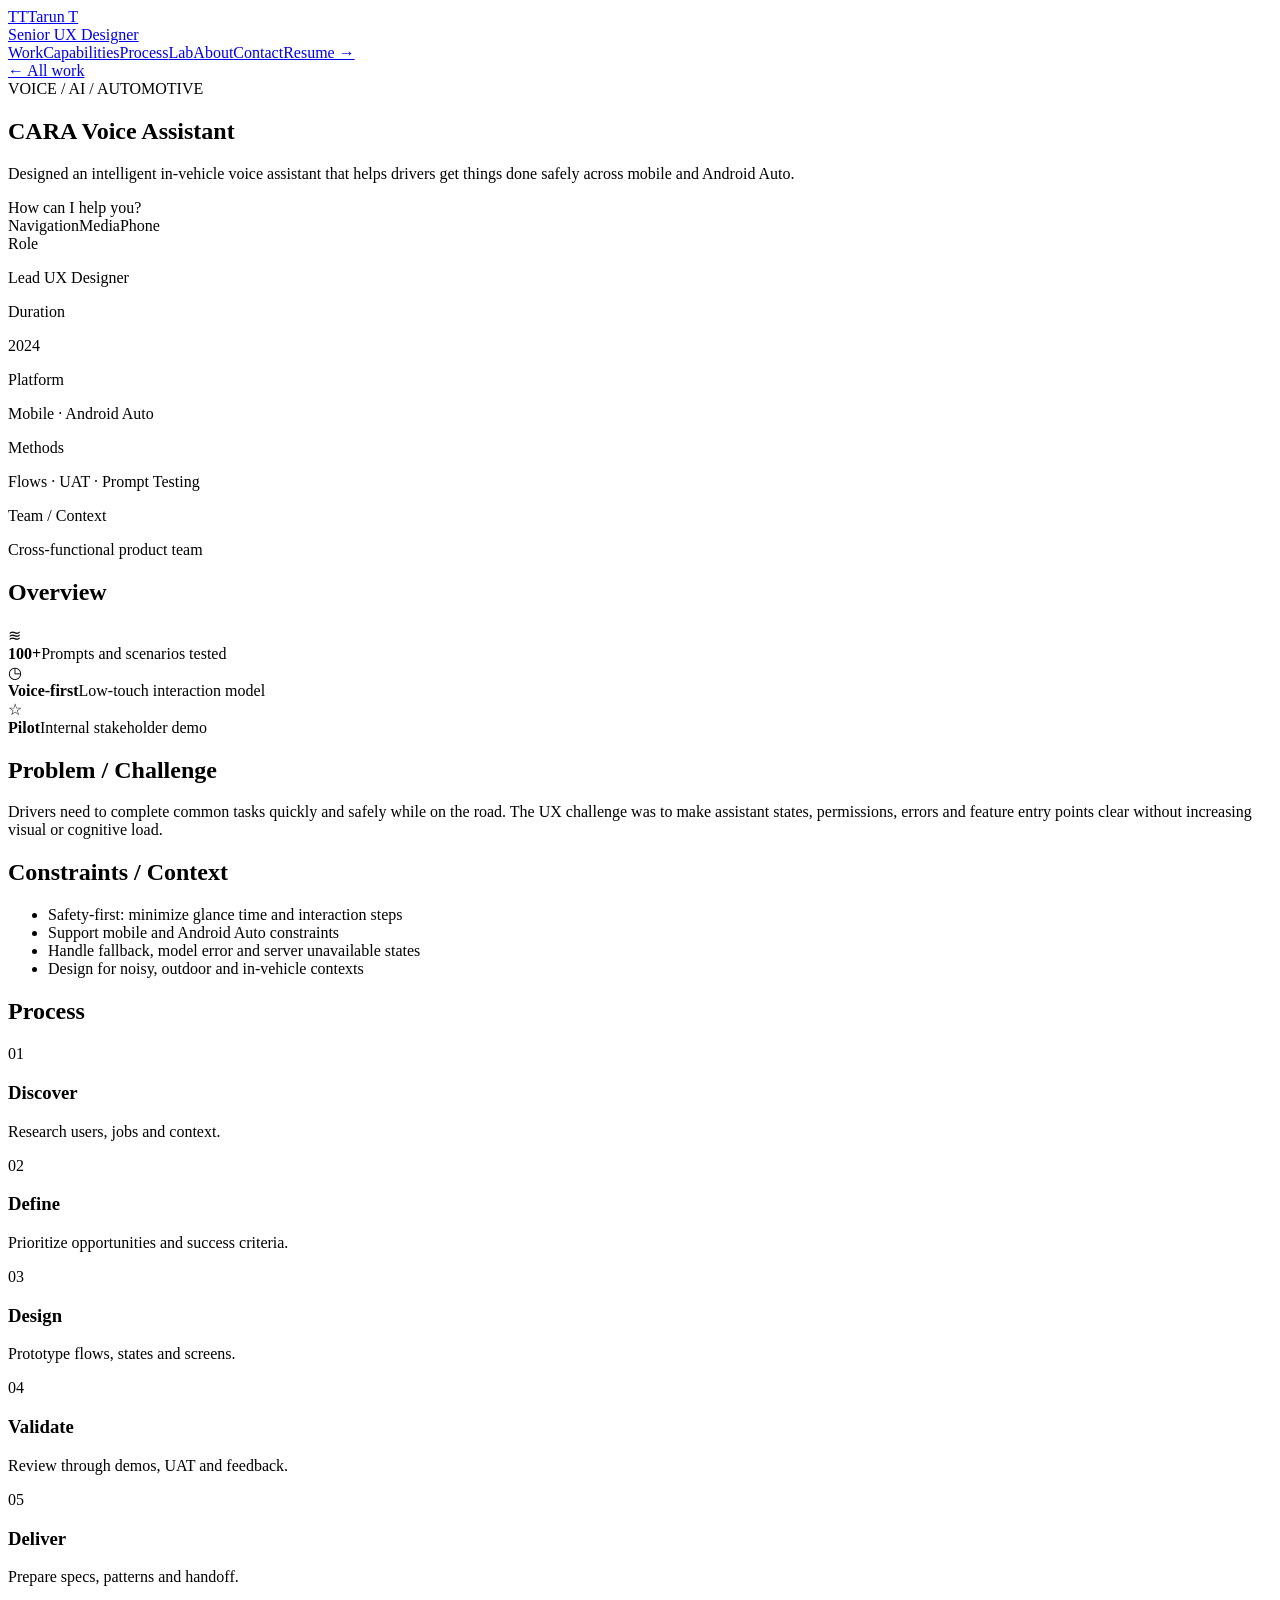
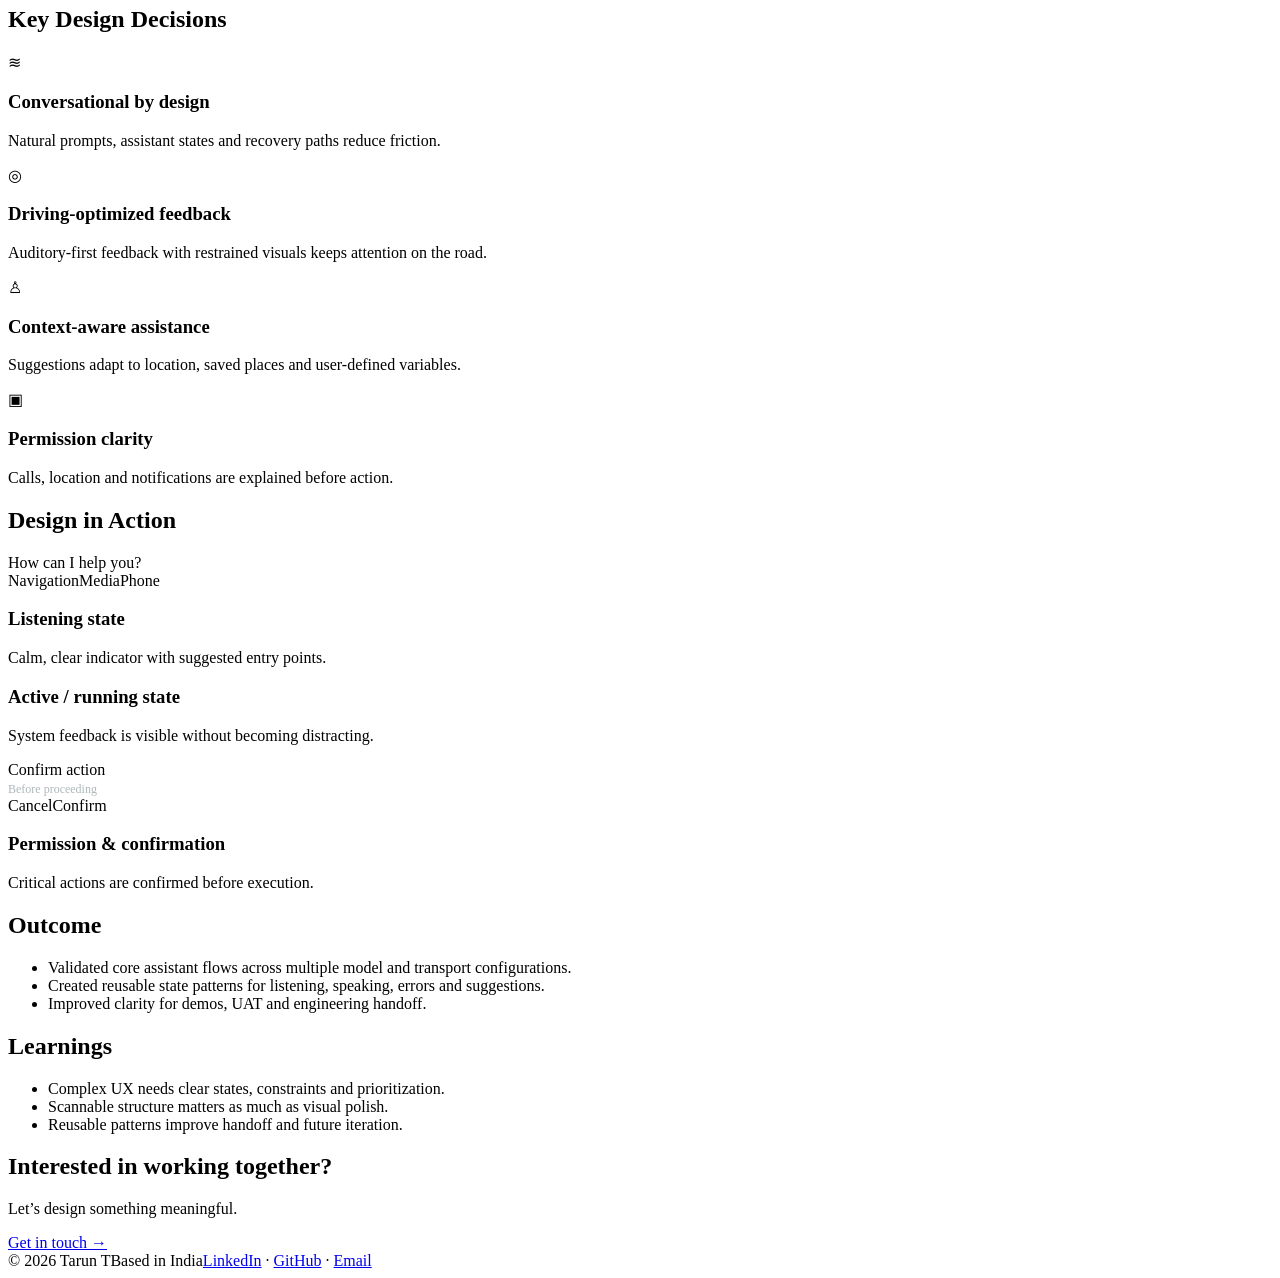
==== case-cara.html @ 8a5ffa69 "Add files via upload" ====
<!doctype html><html lang="en"><head><meta charset="utf-8"><meta name="viewport" content="width=device-width,initial-scale=1"><title>CARA Voice Assistant — Tarun T</title><link rel="preconnect" href="https://fonts.googleapis.com"><link rel="preconnect" href="https://fonts.gstatic.com" crossorigin><link href="https://fonts.googleapis.com/css2?family=IBM+Plex+Mono:wght@400;500;600&family=IBM+Plex+Sans:wght@400;500;600;700&display=swap" rel="stylesheet"><link rel="stylesheet" href="assets/styles.css"></head><body><header class="site-header"><div class="header-inner"><a class="brand" href="index.html"><span class="brand-mark">TT</span><span class="brand-copy">Tarun T<br>Senior UX Designer</span></a><nav class="nav"><a href="index.html#work">Work</a><a href="index.html#capabilities">Capabilities</a><a href="index.html#process">Process</a><a href="index.html#lab">Lab</a><a href="index.html#about">About</a><a href="index.html#contact">Contact</a><a class="resume-btn" href="resume.pdf">Resume →</a></nav></div></header><main class="case-main"><section class="case-hero"><div class="wrap"><a class="back-link" href="index.html#work">← All work</a><div class="case-hero-grid"><div><div class="eyebrow">VOICE / AI / AUTOMOTIVE</div><h1>CARA Voice Assistant</h1><p class="case-summary">Designed an intelligent in-vehicle voice assistant that helps drivers get things done safely across mobile and Android Auto.</p></div><div class="case-cover voice-ui"><div class="voice-q">How can I help you?</div><div class="voice-ring"></div><div class="wave"></div><div class="voice-chips"><span>Navigation</span><span>Media</span><span>Phone</span></div></div></div><div class="case-meta"><div class="meta-item"><span class="meta-label">Role</span><p>Lead UX Designer</p></div><div class="meta-item"><span class="meta-label">Duration</span><p>2024</p></div><div class="meta-item"><span class="meta-label">Platform</span><p>Mobile · Android Auto</p></div><div class="meta-item"><span class="meta-label">Methods</span><p>Flows · UAT · Prompt Testing</p></div><div class="meta-item"><span class="meta-label">Team / Context</span><p>Cross-functional product team</p></div></div></div></section><section class="case-section"><div class="wrap overview"><h2 class="section-title">Overview</h2><article class="stat-card"><span class="stat-icon">≋</span><div><strong>100+</strong><span>Prompts and scenarios tested</span></div></article><article class="stat-card"><span class="stat-icon">◷</span><div><strong>Voice-first</strong><span>Low-touch interaction model</span></div></article><article class="stat-card"><span class="stat-icon">☆</span><div><strong>Pilot</strong><span>Internal stakeholder demo</span></div></article></div></section><section class="case-section"><div class="wrap case-two"><div><h2>Problem / Challenge</h2><p>Drivers need to complete common tasks quickly and safely while on the road. The UX challenge was to make assistant states, permissions, errors and feature entry points clear without increasing visual or cognitive load.</p></div><div><h2>Constraints / Context</h2><ul><li>Safety-first: minimize glance time and interaction steps</li><li>Support mobile and Android Auto constraints</li><li>Handle fallback, model error and server unavailable states</li><li>Design for noisy, outdoor and in-vehicle contexts</li></ul></div></div></section><section class="case-section"><div class="wrap"><h2>Process</h2><div class="case-process"><div class="process-step"><span class="num">01</span><h3>Discover</h3><p>Research users, jobs and context.</p></div><div class="process-step"><span class="num">02</span><h3>Define</h3><p>Prioritize opportunities and success criteria.</p></div><div class="process-step"><span class="num">03</span><h3>Design</h3><p>Prototype flows, states and screens.</p></div><div class="process-step"><span class="num">04</span><h3>Validate</h3><p>Review through demos, UAT and feedback.</p></div><div class="process-step"><span class="num">05</span><h3>Deliver</h3><p>Prepare specs, patterns and handoff.</p></div></div></div></section><section class="case-section"><div class="wrap"><h2>Key Design Decisions</h2><div class="decision-grid"><article class="decision"><span class="stat-icon">≋</span><div><h3>Conversational by design</h3><p>Natural prompts, assistant states and recovery paths reduce friction.</p></div></article><article class="decision"><span class="stat-icon">◎</span><div><h3>Driving-optimized feedback</h3><p>Auditory-first feedback with restrained visuals keeps attention on the road.</p></div></article><article class="decision"><span class="stat-icon">♙</span><div><h3>Context-aware assistance</h3><p>Suggestions adapt to location, saved places and user-defined variables.</p></div></article><article class="decision"><span class="stat-icon">▣</span><div><h3>Permission clarity</h3><p>Calls, location and notifications are explained before action.</p></div></article></div></div></section><section class="case-section"><div class="wrap"><h2>Design in Action</h2><div class="screen-grid"><article class="screen-card"><div class="screen listen voice-ui"><div class="voice-q">How can I help you?</div><div class="voice-ring"></div><div class="wave"></div><div class="voice-chips"><span>Navigation</span><span>Media</span><span>Phone</span></div></div><h3>Listening state</h3><p>Calm, clear indicator with suggested entry points.</p></article><article class="screen-card"><div class="screen speaking"><div class="wave"></div></div><h3>Active / running state</h3><p>System feedback is visible without becoming distracting.</p></article><article class="screen-card"><div class="screen prompt"><div class="prompt-card">Confirm action<br><span style="color:#aeb8bb;font-size:12px">Before proceeding</span></div><div class="prompt-actions"><span>Cancel</span><span>Confirm</span></div></div><h3>Permission & confirmation</h3><p>Critical actions are confirmed before execution.</p></article></div></div></section><section class="case-section"><div class="wrap outcome-grid"><div><h2>Outcome</h2><ul><li>Validated core assistant flows across multiple model and transport configurations.</li><li>Created reusable state patterns for listening, speaking, errors and suggestions.</li><li>Improved clarity for demos, UAT and engineering handoff.</li></ul></div><div><h2>Learnings</h2><ul><li>Complex UX needs clear states, constraints and prioritization.</li><li>Scannable structure matters as much as visual polish.</li><li>Reusable patterns improve handoff and future iteration.</li></ul></div></div></section><section class="cta"><div class="wrap"><div class="next-row"><div><h2>Interested in working together?</h2><p>Let’s design something meaningful.</p></div><a class="button" href="mailto:your.email@example.com">Get in touch →</a></div></div></section></main><footer class="footer"><div class="footer-inner wrap"><span>© 2026 Tarun T</span><span>Based in India</span><span><a href="#">LinkedIn</a> · <a href="#">GitHub</a> · <a href="mailto:your.email@example.com">Email</a></span></div></footer><script src="assets/script.js"></script></body></html>
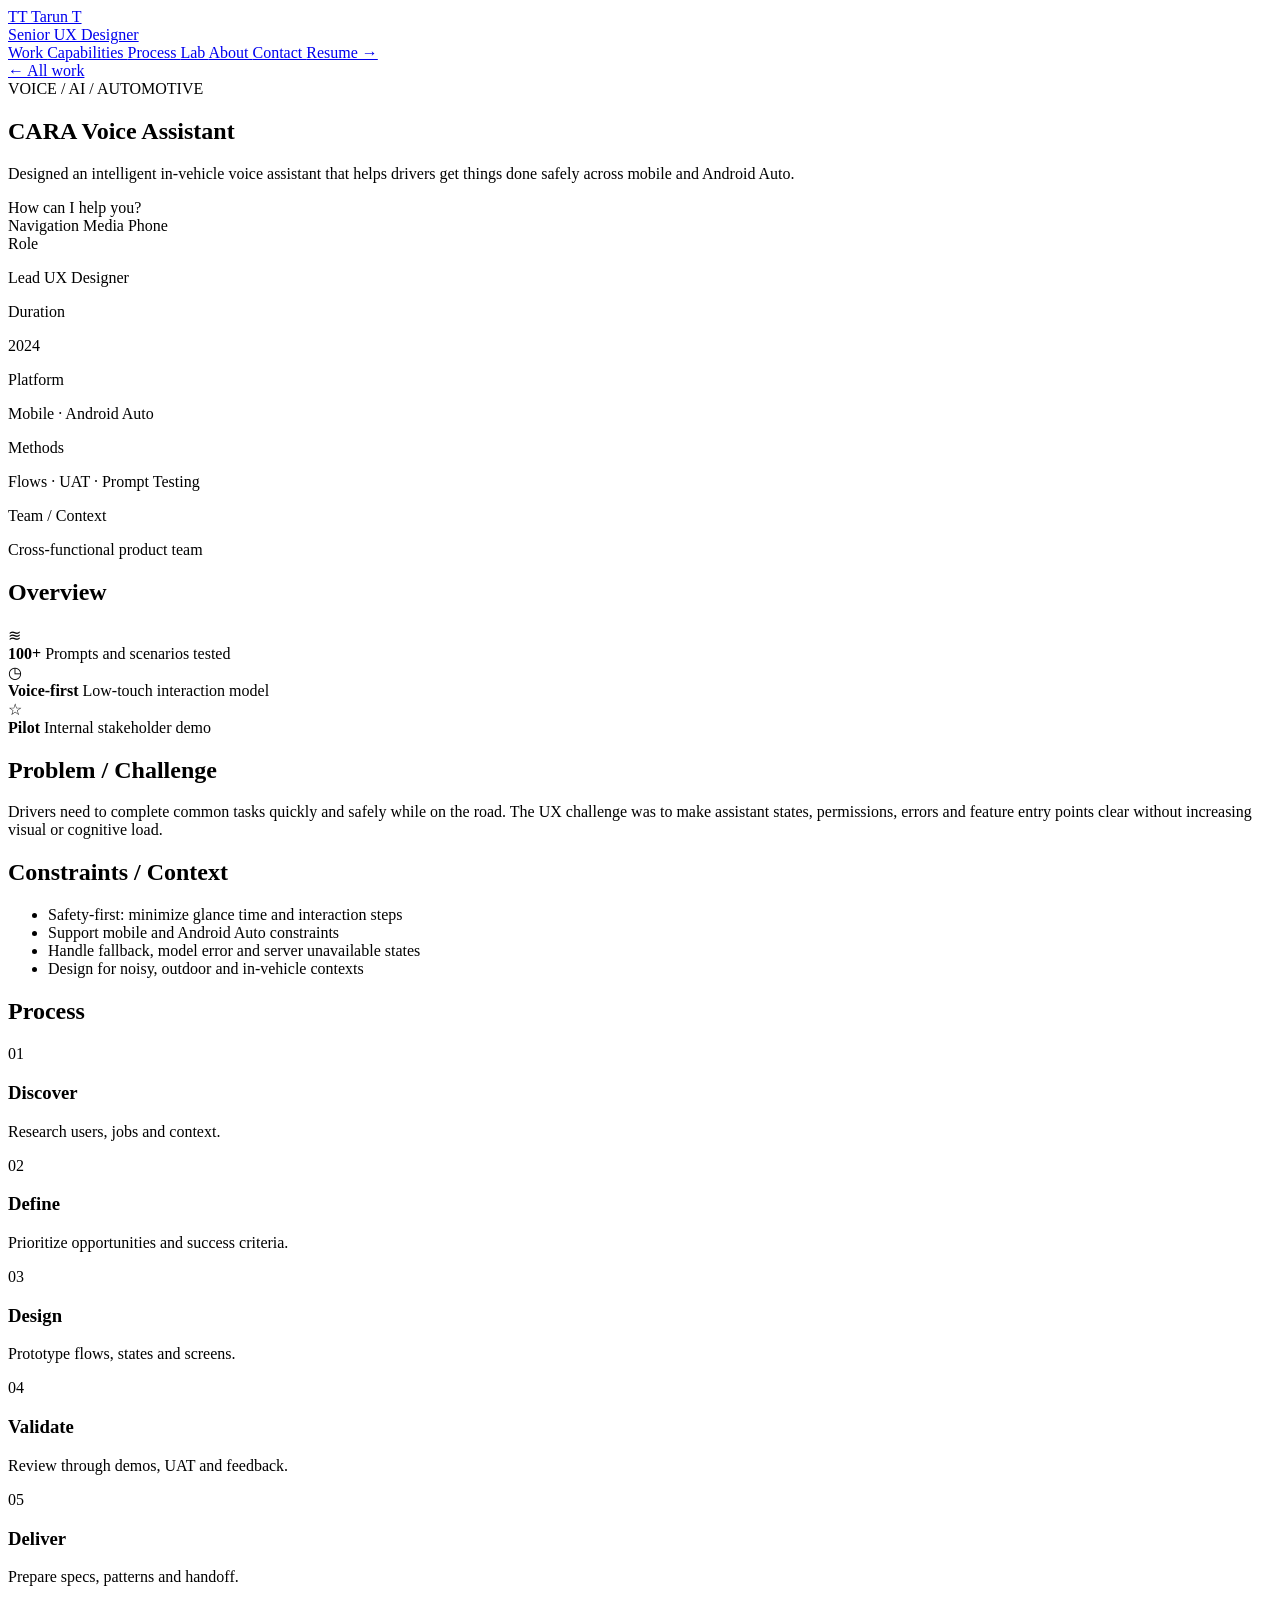
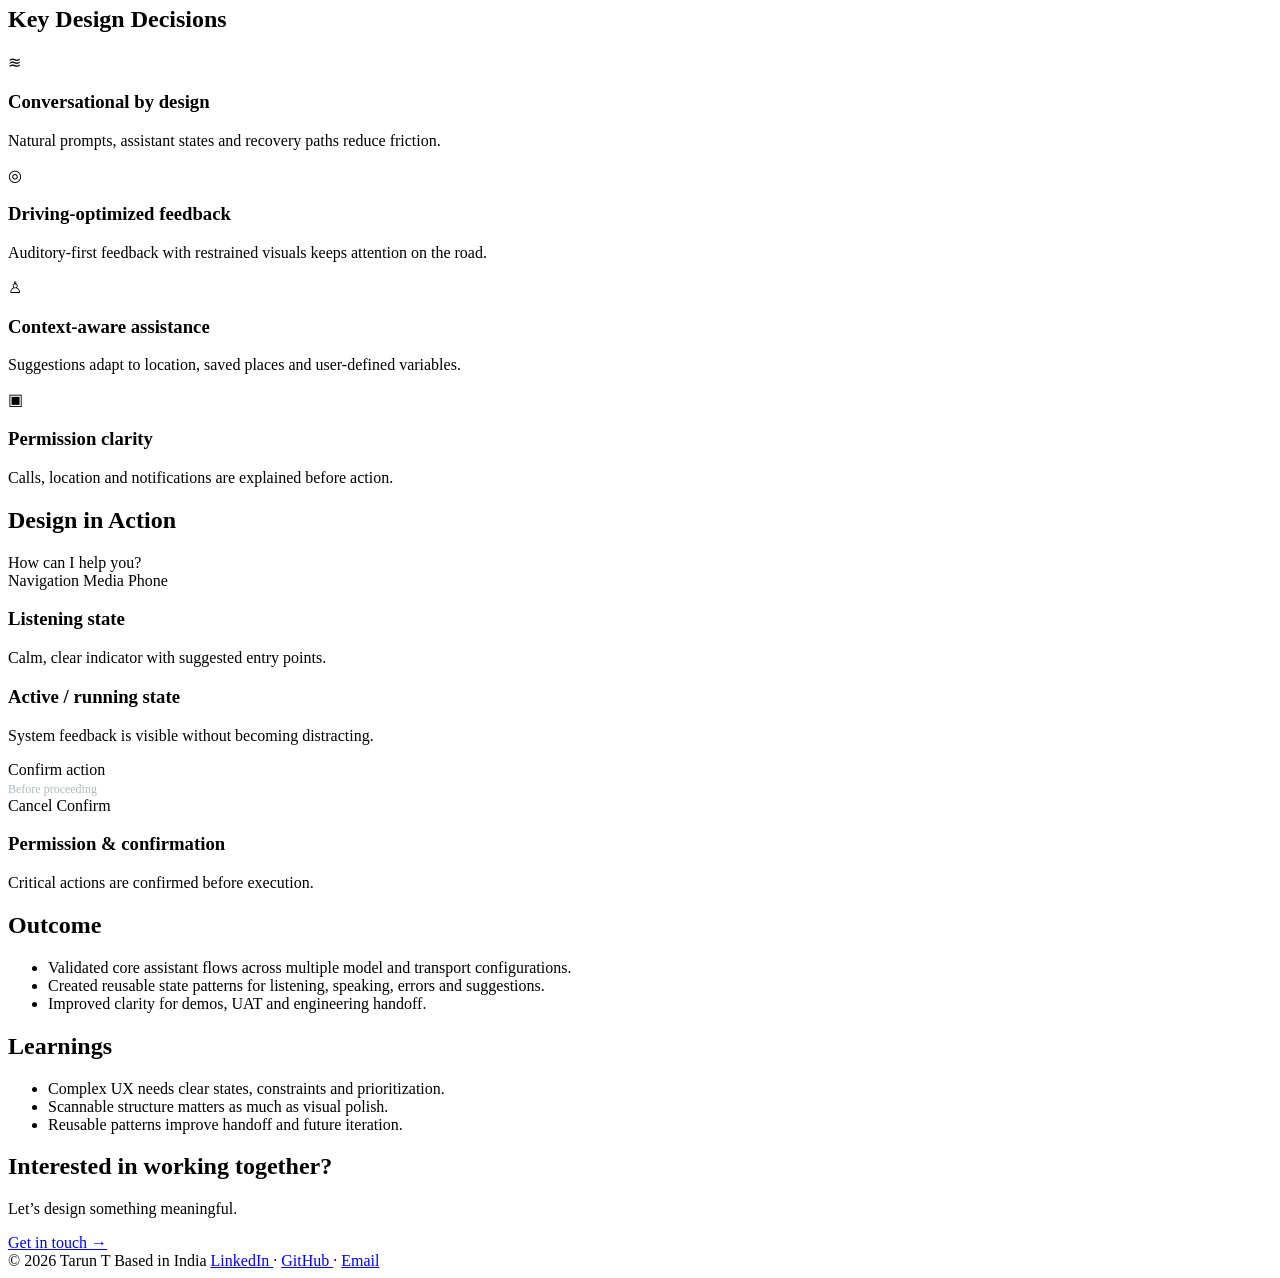
==== commit 54ca837c: "Add files via upload" ====
--- a/case-cara.html
+++ b/case-cara.html
@@ -1 +1,491 @@
-<!doctype html><html lang="en"><head><meta charset="utf-8"><meta name="viewport" content="width=device-width,initial-scale=1"><title>CARA Voice Assistant — Tarun T</title><link rel="preconnect" href="https://fonts.googleapis.com"><link rel="preconnect" href="https://fonts.gstatic.com" crossorigin><link href="https://fonts.googleapis.com/css2?family=IBM+Plex+Mono:wght@400;500;600&family=IBM+Plex+Sans:wght@400;500;600;700&display=swap" rel="stylesheet"><link rel="stylesheet" href="assets/styles.css"></head><body><header class="site-header"><div class="header-inner"><a class="brand" href="index.html"><span class="brand-mark">TT</span><span class="brand-copy">Tarun T<br>Senior UX Designer</span></a><nav class="nav"><a href="index.html#work">Work</a><a href="index.html#capabilities">Capabilities</a><a href="index.html#process">Process</a><a href="index.html#lab">Lab</a><a href="index.html#about">About</a><a href="index.html#contact">Contact</a><a class="resume-btn" href="resume.pdf">Resume →</a></nav></div></header><main class="case-main"><section class="case-hero"><div class="wrap"><a class="back-link" href="index.html#work">← All work</a><div class="case-hero-grid"><div><div class="eyebrow">VOICE / AI / AUTOMOTIVE</div><h1>CARA Voice Assistant</h1><p class="case-summary">Designed an intelligent in-vehicle voice assistant that helps drivers get things done safely across mobile and Android Auto.</p></div><div class="case-cover voice-ui"><div class="voice-q">How can I help you?</div><div class="voice-ring"></div><div class="wave"></div><div class="voice-chips"><span>Navigation</span><span>Media</span><span>Phone</span></div></div></div><div class="case-meta"><div class="meta-item"><span class="meta-label">Role</span><p>Lead UX Designer</p></div><div class="meta-item"><span class="meta-label">Duration</span><p>2024</p></div><div class="meta-item"><span class="meta-label">Platform</span><p>Mobile · Android Auto</p></div><div class="meta-item"><span class="meta-label">Methods</span><p>Flows · UAT · Prompt Testing</p></div><div class="meta-item"><span class="meta-label">Team / Context</span><p>Cross-functional product team</p></div></div></div></section><section class="case-section"><div class="wrap overview"><h2 class="section-title">Overview</h2><article class="stat-card"><span class="stat-icon">≋</span><div><strong>100+</strong><span>Prompts and scenarios tested</span></div></article><article class="stat-card"><span class="stat-icon">◷</span><div><strong>Voice-first</strong><span>Low-touch interaction model</span></div></article><article class="stat-card"><span class="stat-icon">☆</span><div><strong>Pilot</strong><span>Internal stakeholder demo</span></div></article></div></section><section class="case-section"><div class="wrap case-two"><div><h2>Problem / Challenge</h2><p>Drivers need to complete common tasks quickly and safely while on the road. The UX challenge was to make assistant states, permissions, errors and feature entry points clear without increasing visual or cognitive load.</p></div><div><h2>Constraints / Context</h2><ul><li>Safety-first: minimize glance time and interaction steps</li><li>Support mobile and Android Auto constraints</li><li>Handle fallback, model error and server unavailable states</li><li>Design for noisy, outdoor and in-vehicle contexts</li></ul></div></div></section><section class="case-section"><div class="wrap"><h2>Process</h2><div class="case-process"><div class="process-step"><span class="num">01</span><h3>Discover</h3><p>Research users, jobs and context.</p></div><div class="process-step"><span class="num">02</span><h3>Define</h3><p>Prioritize opportunities and success criteria.</p></div><div class="process-step"><span class="num">03</span><h3>Design</h3><p>Prototype flows, states and screens.</p></div><div class="process-step"><span class="num">04</span><h3>Validate</h3><p>Review through demos, UAT and feedback.</p></div><div class="process-step"><span class="num">05</span><h3>Deliver</h3><p>Prepare specs, patterns and handoff.</p></div></div></div></section><section class="case-section"><div class="wrap"><h2>Key Design Decisions</h2><div class="decision-grid"><article class="decision"><span class="stat-icon">≋</span><div><h3>Conversational by design</h3><p>Natural prompts, assistant states and recovery paths reduce friction.</p></div></article><article class="decision"><span class="stat-icon">◎</span><div><h3>Driving-optimized feedback</h3><p>Auditory-first feedback with restrained visuals keeps attention on the road.</p></div></article><article class="decision"><span class="stat-icon">♙</span><div><h3>Context-aware assistance</h3><p>Suggestions adapt to location, saved places and user-defined variables.</p></div></article><article class="decision"><span class="stat-icon">▣</span><div><h3>Permission clarity</h3><p>Calls, location and notifications are explained before action.</p></div></article></div></div></section><section class="case-section"><div class="wrap"><h2>Design in Action</h2><div class="screen-grid"><article class="screen-card"><div class="screen listen voice-ui"><div class="voice-q">How can I help you?</div><div class="voice-ring"></div><div class="wave"></div><div class="voice-chips"><span>Navigation</span><span>Media</span><span>Phone</span></div></div><h3>Listening state</h3><p>Calm, clear indicator with suggested entry points.</p></article><article class="screen-card"><div class="screen speaking"><div class="wave"></div></div><h3>Active / running state</h3><p>System feedback is visible without becoming distracting.</p></article><article class="screen-card"><div class="screen prompt"><div class="prompt-card">Confirm action<br><span style="color:#aeb8bb;font-size:12px">Before proceeding</span></div><div class="prompt-actions"><span>Cancel</span><span>Confirm</span></div></div><h3>Permission & confirmation</h3><p>Critical actions are confirmed before execution.</p></article></div></div></section><section class="case-section"><div class="wrap outcome-grid"><div><h2>Outcome</h2><ul><li>Validated core assistant flows across multiple model and transport configurations.</li><li>Created reusable state patterns for listening, speaking, errors and suggestions.</li><li>Improved clarity for demos, UAT and engineering handoff.</li></ul></div><div><h2>Learnings</h2><ul><li>Complex UX needs clear states, constraints and prioritization.</li><li>Scannable structure matters as much as visual polish.</li><li>Reusable patterns improve handoff and future iteration.</li></ul></div></div></section><section class="cta"><div class="wrap"><div class="next-row"><div><h2>Interested in working together?</h2><p>Let’s design something meaningful.</p></div><a class="button" href="mailto:your.email@example.com">Get in touch →</a></div></div></section></main><footer class="footer"><div class="footer-inner wrap"><span>© 2026 Tarun T</span><span>Based in India</span><span><a href="#">LinkedIn</a> · <a href="#">GitHub</a> · <a href="mailto:your.email@example.com">Email</a></span></div></footer><script src="assets/script.js"></script></body></html>+<!doctype html>
+<html lang="en">
+ <head>
+  <meta charset="utf-8"/>
+  <meta content="width=device-width,initial-scale=1" name="viewport"/>
+  <title>
+   CARA Voice Assistant &mdash; Tarun T
+  </title>
+  <link href="https://fonts.googleapis.com" rel="preconnect"/>
+  <link crossorigin="" href="https://fonts.gstatic.com" rel="preconnect"/>
+  <link href="https://fonts.googleapis.com/css2?family=IBM+Plex+Mono:wght@400;500;600&amp;family=IBM+Plex+Sans:wght@400;500;600;700&amp;display=swap" rel="stylesheet"/>
+  <link href="assets/styles.css" rel="stylesheet"/>
+ </head>
+ <body>
+  <header class="site-header">
+   <div class="header-inner">
+    <a class="brand" href="index.html">
+     <span class="brand-mark">
+      TT
+     </span>
+     <span class="brand-copy">
+      Tarun T
+      <br/>
+      Senior UX Designer
+     </span>
+    </a>
+    <nav class="nav">
+     <a href="index.html#work">
+      Work
+     </a>
+     <a href="index.html#capabilities">
+      Capabilities
+     </a>
+     <a href="index.html#process">
+      Process
+     </a>
+     <a href="index.html#lab">
+      Lab
+     </a>
+     <a href="index.html#about">
+      About
+     </a>
+     <a href="index.html#contact">
+      Contact
+     </a>
+     <a class="resume-btn" href="resume.pdf">
+      Resume &rarr;
+     </a>
+    </nav>
+   </div>
+  </header>
+  <main class="case-main">
+   <section class="case-hero">
+    <div class="wrap">
+     <a class="back-link" href="index.html#work">
+      &larr; All work
+     </a>
+     <div class="case-hero-grid">
+      <div>
+       <div class="eyebrow">
+        VOICE / AI / AUTOMOTIVE
+       </div>
+       <h1>
+        CARA Voice Assistant
+       </h1>
+       <p class="case-summary">
+        Designed an intelligent in-vehicle voice assistant that helps drivers get things done safely across mobile and Android Auto.
+       </p>
+      </div>
+      <div class="case-cover voice-ui">
+       <div class="voice-q">
+        How can I help you?
+       </div>
+       <div class="voice-ring">
+       </div>
+       <div class="wave">
+       </div>
+       <div class="voice-chips">
+        <span>
+         Navigation
+        </span>
+        <span>
+         Media
+        </span>
+        <span>
+         Phone
+        </span>
+       </div>
+      </div>
+     </div>
+     <div class="case-meta">
+      <div class="meta-item">
+       <span class="meta-label">
+        Role
+       </span>
+       <p>
+        Lead UX Designer
+       </p>
+      </div>
+      <div class="meta-item">
+       <span class="meta-label">
+        Duration
+       </span>
+       <p>
+        2024
+       </p>
+      </div>
+      <div class="meta-item">
+       <span class="meta-label">
+        Platform
+       </span>
+       <p>
+        Mobile &middot; Android Auto
+       </p>
+      </div>
+      <div class="meta-item">
+       <span class="meta-label">
+        Methods
+       </span>
+       <p>
+        Flows &middot; UAT &middot; Prompt Testing
+       </p>
+      </div>
+      <div class="meta-item">
+       <span class="meta-label">
+        Team / Context
+       </span>
+       <p>
+        Cross-functional product team
+       </p>
+      </div>
+     </div>
+    </div>
+   </section>
+   <section class="case-section">
+    <div class="wrap overview">
+     <h2 class="section-title">
+      Overview
+     </h2>
+     <article class="stat-card">
+      <span class="stat-icon">
+       &apid;
+      </span>
+      <div>
+       <strong>
+        100+
+       </strong>
+       <span>
+        Prompts and scenarios tested
+       </span>
+      </div>
+     </article>
+     <article class="stat-card">
+      <span class="stat-icon">
+       ◷
+      </span>
+      <div>
+       <strong>
+        Voice-first
+       </strong>
+       <span>
+        Low-touch interaction model
+       </span>
+      </div>
+     </article>
+     <article class="stat-card">
+      <span class="stat-icon">
+       &star;
+      </span>
+      <div>
+       <strong>
+        Pilot
+       </strong>
+       <span>
+        Internal stakeholder demo
+       </span>
+      </div>
+     </article>
+    </div>
+   </section>
+   <section class="case-section">
+    <div class="wrap case-two">
+     <div>
+      <h2>
+       Problem / Challenge
+      </h2>
+      <p>
+       Drivers need to complete common tasks quickly and safely while on the road. The UX challenge was to make assistant states, permissions, errors and feature entry points clear without increasing visual or cognitive load.
+      </p>
+     </div>
+     <div>
+      <h2>
+       Constraints / Context
+      </h2>
+      <ul>
+       <li>
+        Safety-first: minimize glance time and interaction steps
+       </li>
+       <li>
+        Support mobile and Android Auto constraints
+       </li>
+       <li>
+        Handle fallback, model error and server unavailable states
+       </li>
+       <li>
+        Design for noisy, outdoor and in-vehicle contexts
+       </li>
+      </ul>
+     </div>
+    </div>
+   </section>
+   <section class="case-section">
+    <div class="wrap">
+     <h2>
+      Process
+     </h2>
+     <div class="case-process">
+      <div class="process-step">
+       <span class="num">
+        01
+       </span>
+       <h3>
+        Discover
+       </h3>
+       <p>
+        Research users, jobs and context.
+       </p>
+      </div>
+      <div class="process-step">
+       <span class="num">
+        02
+       </span>
+       <h3>
+        Define
+       </h3>
+       <p>
+        Prioritize opportunities and success criteria.
+       </p>
+      </div>
+      <div class="process-step">
+       <span class="num">
+        03
+       </span>
+       <h3>
+        Design
+       </h3>
+       <p>
+        Prototype flows, states and screens.
+       </p>
+      </div>
+      <div class="process-step">
+       <span class="num">
+        04
+       </span>
+       <h3>
+        Validate
+       </h3>
+       <p>
+        Review through demos, UAT and feedback.
+       </p>
+      </div>
+      <div class="process-step">
+       <span class="num">
+        05
+       </span>
+       <h3>
+        Deliver
+       </h3>
+       <p>
+        Prepare specs, patterns and handoff.
+       </p>
+      </div>
+     </div>
+    </div>
+   </section>
+   <section class="case-section">
+    <div class="wrap">
+     <h2>
+      Key Design Decisions
+     </h2>
+     <div class="decision-grid">
+      <article class="decision">
+       <span class="stat-icon">
+        &apid;
+       </span>
+       <div>
+        <h3>
+         Conversational by design
+        </h3>
+        <p>
+         Natural prompts, assistant states and recovery paths reduce friction.
+        </p>
+       </div>
+      </article>
+      <article class="decision">
+       <span class="stat-icon">
+        ◎
+       </span>
+       <div>
+        <h3>
+         Driving-optimized feedback
+        </h3>
+        <p>
+         Auditory-first feedback with restrained visuals keeps attention on the road.
+        </p>
+       </div>
+      </article>
+      <article class="decision">
+       <span class="stat-icon">
+        ♙
+       </span>
+       <div>
+        <h3>
+         Context-aware assistance
+        </h3>
+        <p>
+         Suggestions adapt to location, saved places and user-defined variables.
+        </p>
+       </div>
+      </article>
+      <article class="decision">
+       <span class="stat-icon">
+        ▣
+       </span>
+       <div>
+        <h3>
+         Permission clarity
+        </h3>
+        <p>
+         Calls, location and notifications are explained before action.
+        </p>
+       </div>
+      </article>
+     </div>
+    </div>
+   </section>
+   <section class="case-section">
+    <div class="wrap">
+     <h2>
+      Design in Action
+     </h2>
+     <div class="screen-grid">
+      <article class="screen-card">
+       <div class="screen listen voice-ui">
+        <div class="voice-q">
+         How can I help you?
+        </div>
+        <div class="voice-ring">
+        </div>
+        <div class="wave">
+        </div>
+        <div class="voice-chips">
+         <span>
+          Navigation
+         </span>
+         <span>
+          Media
+         </span>
+         <span>
+          Phone
+         </span>
+        </div>
+       </div>
+       <h3>
+        Listening state
+       </h3>
+       <p>
+        Calm, clear indicator with suggested entry points.
+       </p>
+      </article>
+      <article class="screen-card">
+       <div class="screen speaking">
+        <div class="wave">
+        </div>
+       </div>
+       <h3>
+        Active / running state
+       </h3>
+       <p>
+        System feedback is visible without becoming distracting.
+       </p>
+      </article>
+      <article class="screen-card">
+       <div class="screen prompt">
+        <div class="prompt-card">
+         Confirm action
+         <br/>
+         <span style="color:#aeb8bb;font-size:12px">
+          Before proceeding
+         </span>
+        </div>
+        <div class="prompt-actions">
+         <span>
+          Cancel
+         </span>
+         <span>
+          Confirm
+         </span>
+        </div>
+       </div>
+       <h3>
+        Permission &amp; confirmation
+       </h3>
+       <p>
+        Critical actions are confirmed before execution.
+       </p>
+      </article>
+     </div>
+    </div>
+   </section>
+   <section class="case-section">
+    <div class="wrap outcome-grid">
+     <div>
+      <h2>
+       Outcome
+      </h2>
+      <ul>
+       <li>
+        Validated core assistant flows across multiple model and transport configurations.
+       </li>
+       <li>
+        Created reusable state patterns for listening, speaking, errors and suggestions.
+       </li>
+       <li>
+        Improved clarity for demos, UAT and engineering handoff.
+       </li>
+      </ul>
+     </div>
+     <div>
+      <h2>
+       Learnings
+      </h2>
+      <ul>
+       <li>
+        Complex UX needs clear states, constraints and prioritization.
+       </li>
+       <li>
+        Scannable structure matters as much as visual polish.
+       </li>
+       <li>
+        Reusable patterns improve handoff and future iteration.
+       </li>
+      </ul>
+     </div>
+    </div>
+   </section>
+   <section class="cta">
+    <div class="wrap">
+     <div class="next-row">
+      <div>
+       <h2>
+        Interested in working together?
+       </h2>
+       <p>
+        Let&rsquo;s design something meaningful.
+       </p>
+      </div>
+      <a class="button" href="mailto:your.email@example.com">
+       Get in touch &rarr;
+      </a>
+     </div>
+    </div>
+   </section>
+  </main>
+  <footer class="footer">
+   <div class="footer-inner wrap">
+    <span>
+     &copy; 2026 Tarun T
+    </span>
+    <span>
+     Based in India
+    </span>
+    <span>
+     <a href="#">
+      LinkedIn
+     </a>
+     &middot;
+     <a href="#">
+      GitHub
+     </a>
+     &middot;
+     <a href="mailto:your.email@example.com">
+      Email
+     </a>
+    </span>
+   </div>
+  </footer>
+  <script src="assets/script.js">
+  </script>
+ </body>
+</html>
